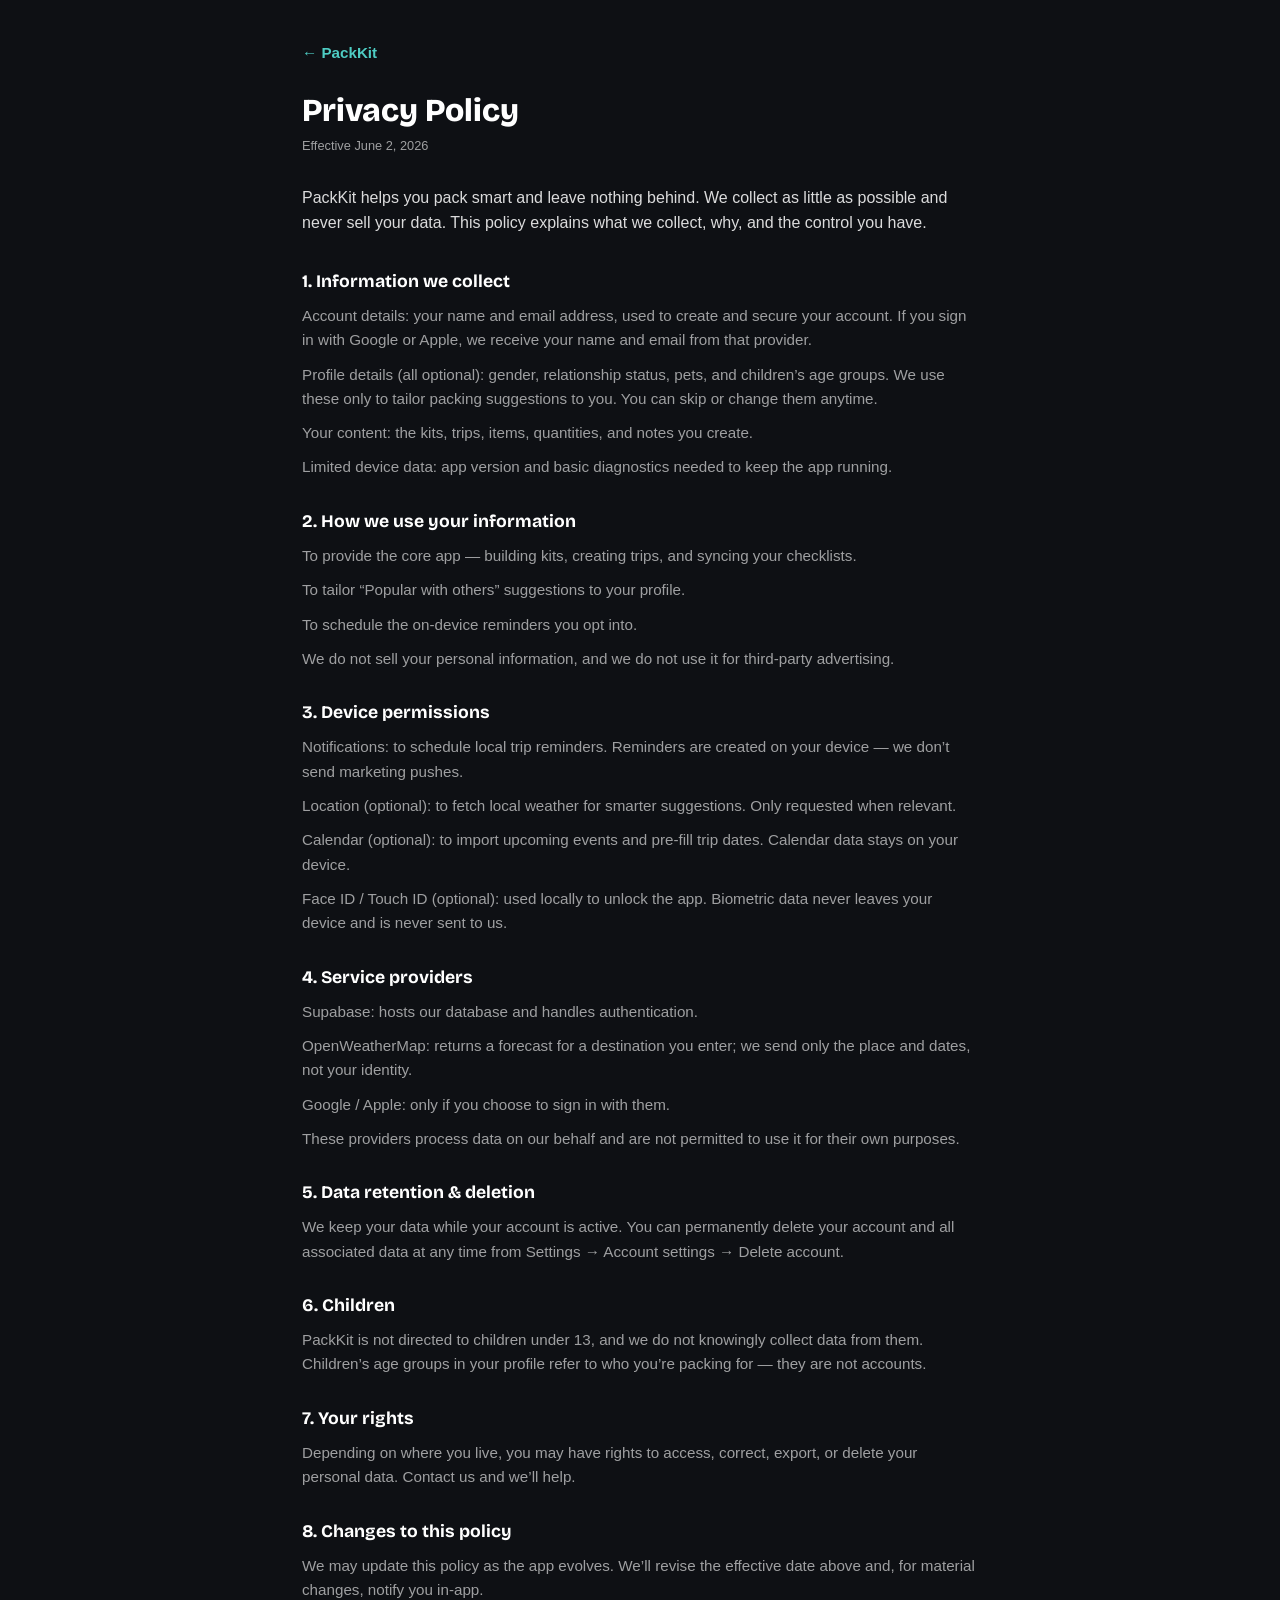
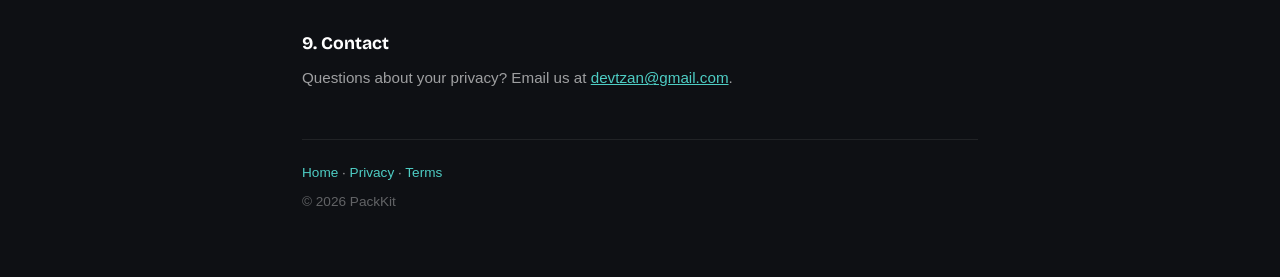
==== privacy.html @ 88227994 "PackKit Privacy Policy + Terms (public legal pages)" ====
<!DOCTYPE html>
<html lang="en">
<head>
<meta charset="utf-8">
<meta name="viewport" content="width=device-width, initial-scale=1">
<meta name="robots" content="index, follow">
<title>Privacy Policy · PackKit</title>
<link rel="preconnect" href="https://fonts.googleapis.com">
<link rel="preconnect" href="https://fonts.gstatic.com" crossorigin>
<link href="https://fonts.googleapis.com/css2?family=Bricolage+Grotesque:opsz,wght@12..96,600;12..96,700;12..96,800&display=swap" rel="stylesheet">
<link rel="stylesheet" href="style.css">
</head>
<body>
<main class="wrap">
  <a class="back" href="index.html">← PackKit</a>
  <h1>Privacy Policy</h1>
  <p class="eff">Effective June 2, 2026</p>
  <p class="intro">PackKit helps you pack smart and leave nothing behind. We collect as little as possible and never sell your data. This policy explains what we collect, why, and the control you have.</p>
    <section>
    <h2>1. Information we collect</h2>
      <p>Account details: your name and email address, used to create and secure your account. If you sign in with Google or Apple, we receive your name and email from that provider.</p>
      <p>Profile details (all optional): gender, relationship status, pets, and children’s age groups. We use these only to tailor packing suggestions to you. You can skip or change them anytime.</p>
      <p>Your content: the kits, trips, items, quantities, and notes you create.</p>
      <p>Limited device data: app version and basic diagnostics needed to keep the app running.</p>
  </section>
  <section>
    <h2>2. How we use your information</h2>
      <p>To provide the core app — building kits, creating trips, and syncing your checklists.</p>
      <p>To tailor “Popular with others” suggestions to your profile.</p>
      <p>To schedule the on-device reminders you opt into.</p>
      <p>We do not sell your personal information, and we do not use it for third-party advertising.</p>
  </section>
  <section>
    <h2>3. Device permissions</h2>
      <p>Notifications: to schedule local trip reminders. Reminders are created on your device — we don’t send marketing pushes.</p>
      <p>Location (optional): to fetch local weather for smarter suggestions. Only requested when relevant.</p>
      <p>Calendar (optional): to import upcoming events and pre-fill trip dates. Calendar data stays on your device.</p>
      <p>Face ID / Touch ID (optional): used locally to unlock the app. Biometric data never leaves your device and is never sent to us.</p>
  </section>
  <section>
    <h2>4. Service providers</h2>
      <p>Supabase: hosts our database and handles authentication.</p>
      <p>OpenWeatherMap: returns a forecast for a destination you enter; we send only the place and dates, not your identity.</p>
      <p>Google / Apple: only if you choose to sign in with them.</p>
      <p>These providers process data on our behalf and are not permitted to use it for their own purposes.</p>
  </section>
  <section>
    <h2>5. Data retention &amp; deletion</h2>
      <p>We keep your data while your account is active. You can permanently delete your account and all associated data at any time from Settings → Account settings → Delete account.</p>
  </section>
  <section>
    <h2>6. Children</h2>
      <p>PackKit is not directed to children under 13, and we do not knowingly collect data from them. Children’s age groups in your profile refer to who you’re packing for — they are not accounts.</p>
  </section>
  <section>
    <h2>7. Your rights</h2>
      <p>Depending on where you live, you may have rights to access, correct, export, or delete your personal data. Contact us and we’ll help.</p>
  </section>
  <section>
    <h2>8. Changes to this policy</h2>
      <p>We may update this policy as the app evolves. We’ll revise the effective date above and, for material changes, notify you in-app.</p>
  </section>
  <section>
    <h2>9. Contact</h2>
      <p>Questions about your privacy? Email us at <a href="mailto:devtzan@gmail.com">devtzan@gmail.com</a>.</p>
  </section>
  <footer class="foot">
    <a href="index.html">Home</a> · <a href="privacy.html">Privacy</a> · <a href="terms.html">Terms</a>
    <div class="copy">© 2026 PackKit</div>
  </footer>
</main>
</body>
</html>
---- style.css ----
:root {
  --bg: #0E1014;
  --surface: #1A1E27;
  --teal: #4ECDC4;
  --text: #FFFFFF;
  --muted: rgba(255,255,255,0.6);
  --line: rgba(255,255,255,0.08);
}
* { box-sizing: border-box; }
html { -webkit-text-size-adjust: 100%; }
body {
  margin: 0;
  background: var(--bg);
  color: var(--text);
  font-family: -apple-system, BlinkMacSystemFont, "Segoe UI", Roboto, Helvetica, Arial, sans-serif;
  line-height: 1.6;
}
.wrap { max-width: 720px; margin: 0 auto; padding: 40px 22px 64px; }
.back {
  display: inline-block; color: var(--teal); text-decoration: none;
  font-weight: 600; font-size: 0.95rem; margin-bottom: 28px;
}
.back:hover { text-decoration: underline; }
h1 {
  font-family: "Bricolage Grotesque", sans-serif; font-weight: 800;
  font-size: 2rem; line-height: 1.15; margin: 0 0 6px;
}
.eff { color: var(--muted); font-size: 0.8rem; margin: 0 0 28px; }
.intro { color: rgba(255,255,255,0.85); font-size: 1rem; margin: 0 0 32px; }
section { margin-bottom: 28px; }
h2 {
  font-family: "Bricolage Grotesque", sans-serif; font-weight: 700;
  font-size: 1.1rem; margin: 0 0 8px;
}
section p { color: var(--muted); font-size: 0.95rem; margin: 0 0 10px; }
a { color: var(--teal); }
.foot {
  margin-top: 48px; padding-top: 22px; border-top: 1px solid var(--line);
  color: var(--muted); font-size: 0.85rem;
}
.foot a { color: var(--teal); text-decoration: none; }
.foot a:hover { text-decoration: underline; }
.copy { margin-top: 8px; color: rgba(255,255,255,0.35); }
/* index landing */
.hero { text-align: center; padding: 24px 0 8px; }
.hero h1 { font-size: 2.4rem; }
.tag { color: var(--muted); font-size: 1.05rem; margin: 4px 0 32px; }
.cards { display: grid; gap: 14px; }
.card {
  display: block; background: var(--surface); border-radius: 16px;
  padding: 20px 22px; text-decoration: none; color: var(--text);
  border: 1px solid var(--line);
}
.card:hover { border-color: var(--teal); }
.card h3 { margin: 0 0 4px; font-size: 1.1rem; font-family: "Bricolage Grotesque", sans-serif; font-weight: 700; }
.card p { margin: 0; color: var(--muted); font-size: 0.9rem; }
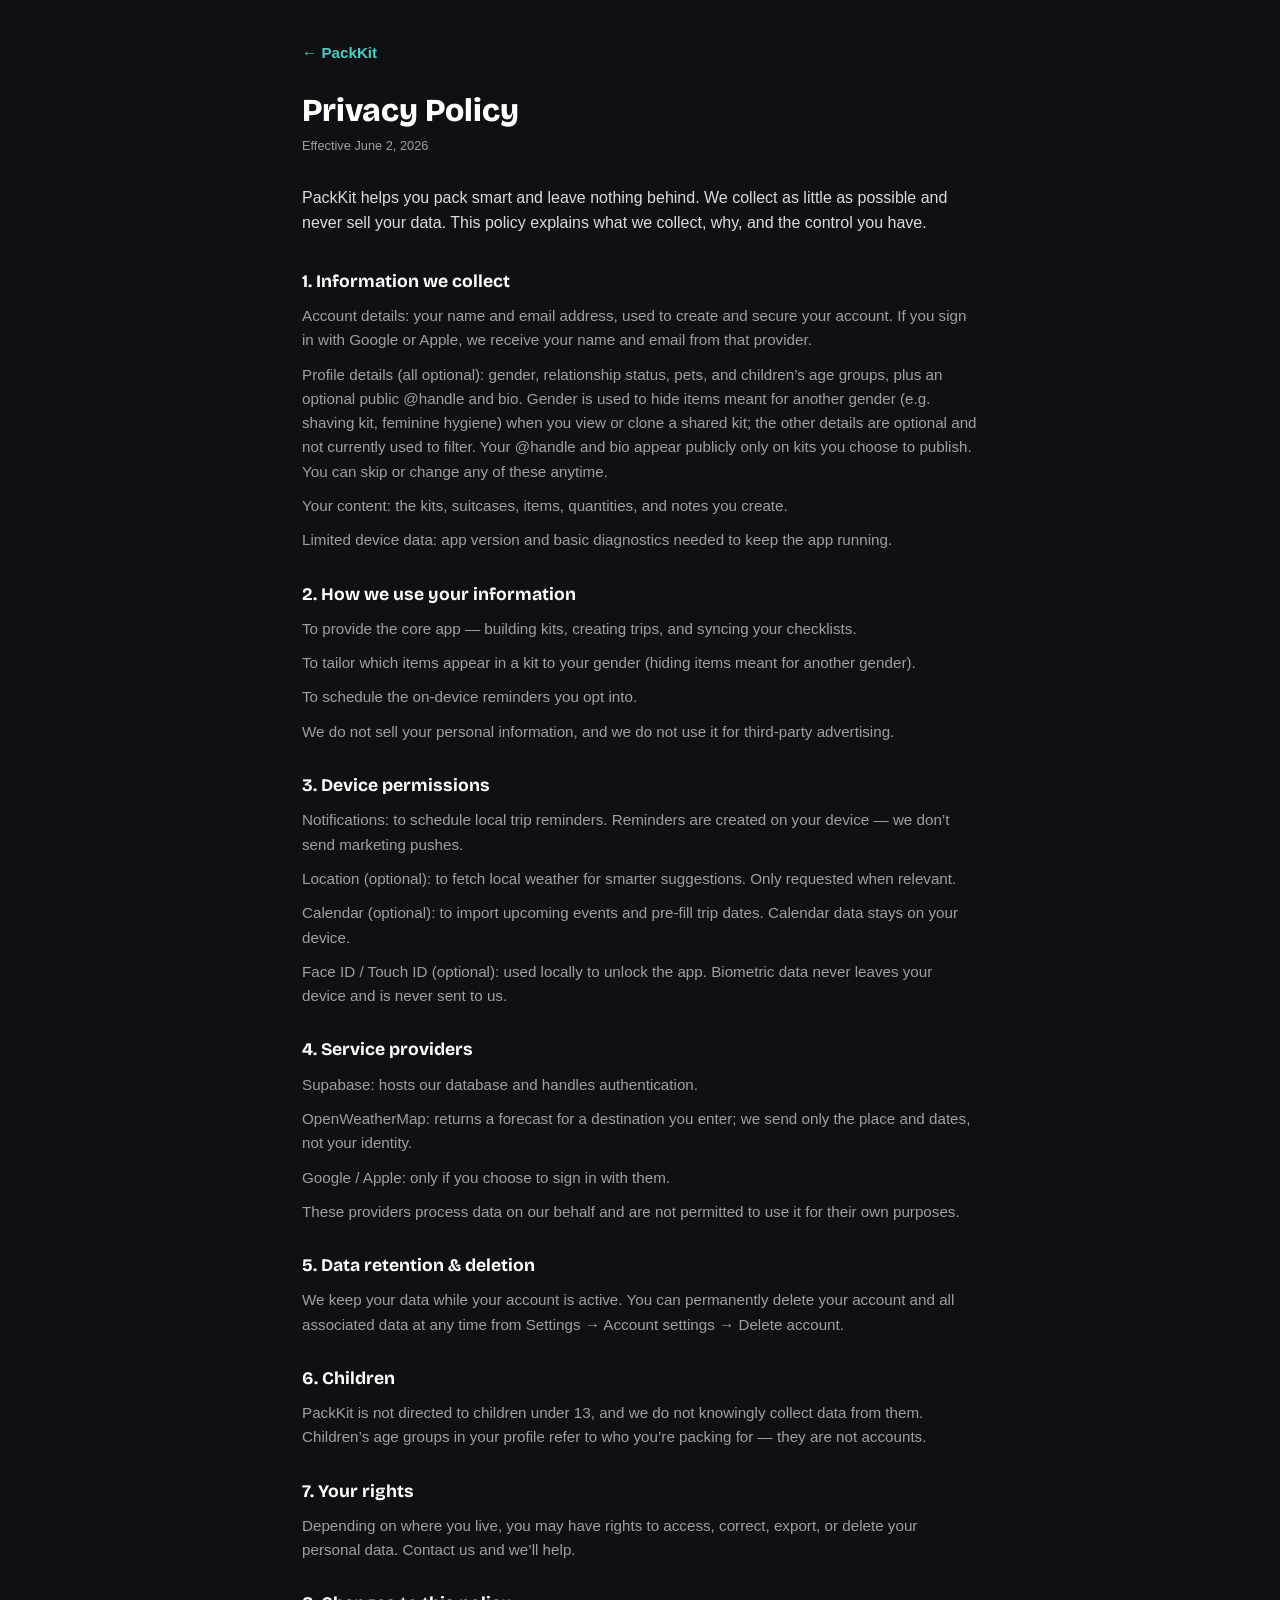
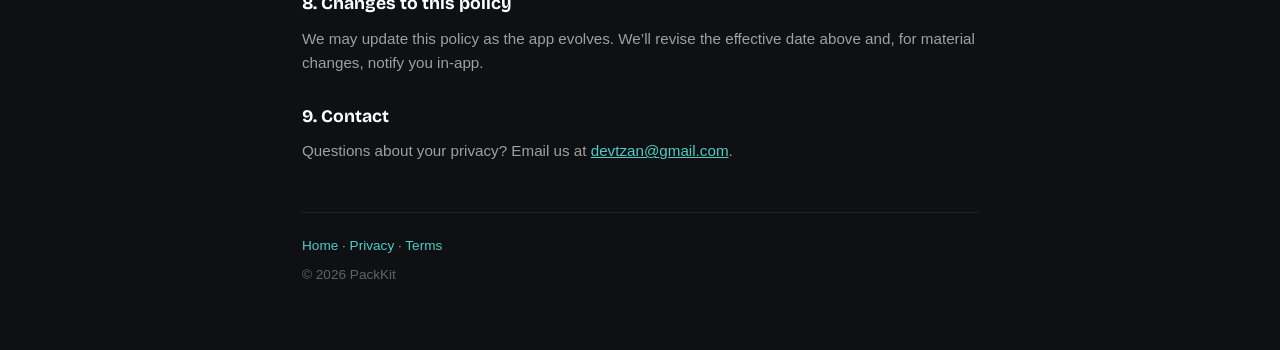
==== commit 2d93045f: "Privacy: gender now used to hide gender-specific items; add @handle/bio disclosure" ====
--- a/privacy.html
+++ b/privacy.html
@@ -19,14 +19,14 @@
     <section>
     <h2>1. Information we collect</h2>
       <p>Account details: your name and email address, used to create and secure your account. If you sign in with Google or Apple, we receive your name and email from that provider.</p>
-      <p>Profile details (all optional): gender, relationship status, pets, and children’s age groups. We use these only to tailor packing suggestions to you. You can skip or change them anytime.</p>
-      <p>Your content: the kits, trips, items, quantities, and notes you create.</p>
+      <p>Profile details (all optional): gender, relationship status, pets, and children’s age groups, plus an optional public @handle and bio. Gender is used to hide items meant for another gender (e.g. shaving kit, feminine hygiene) when you view or clone a shared kit; the other details are optional and not currently used to filter. Your @handle and bio appear publicly only on kits you choose to publish. You can skip or change any of these anytime.</p>
+      <p>Your content: the kits, suitcases, items, quantities, and notes you create.</p>
       <p>Limited device data: app version and basic diagnostics needed to keep the app running.</p>
   </section>
   <section>
     <h2>2. How we use your information</h2>
       <p>To provide the core app — building kits, creating trips, and syncing your checklists.</p>
-      <p>To tailor “Popular with others” suggestions to your profile.</p>
+      <p>To tailor which items appear in a kit to your gender (hiding items meant for another gender).</p>
       <p>To schedule the on-device reminders you opt into.</p>
       <p>We do not sell your personal information, and we do not use it for third-party advertising.</p>
   </section>
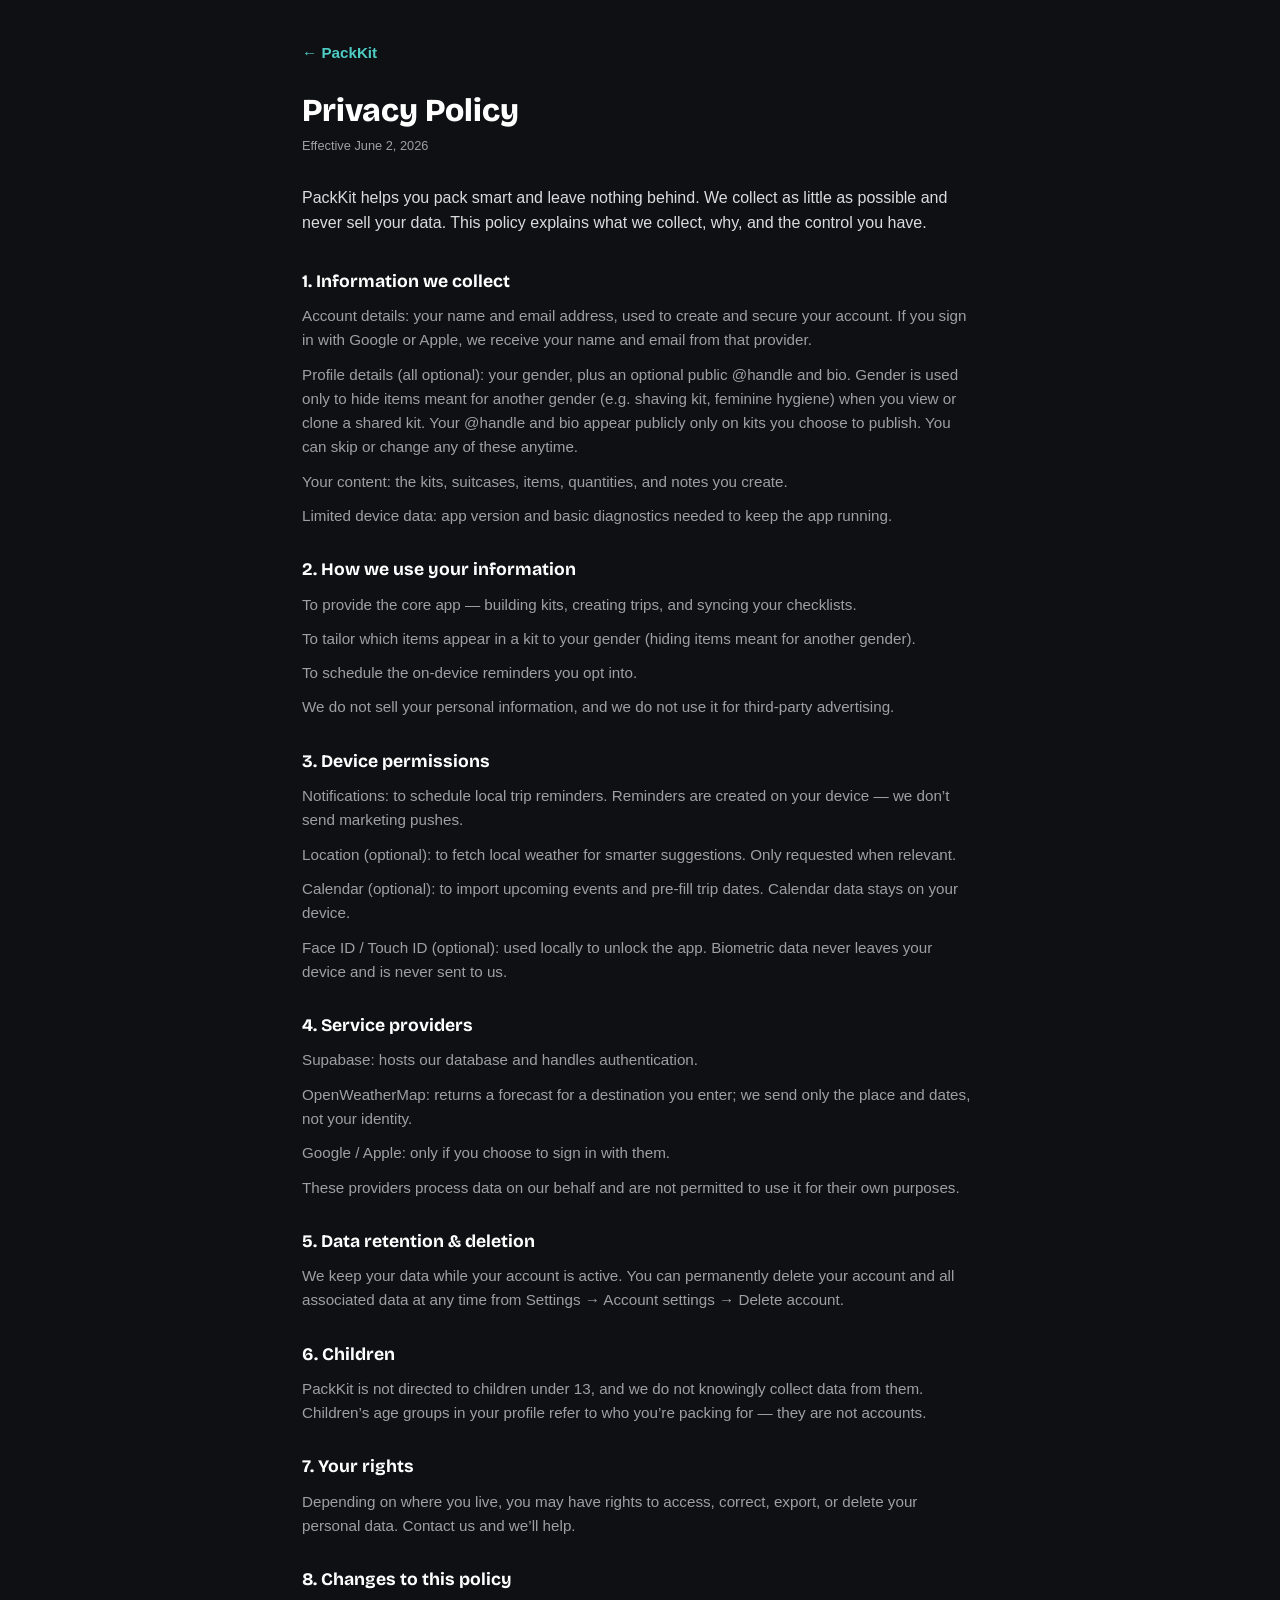
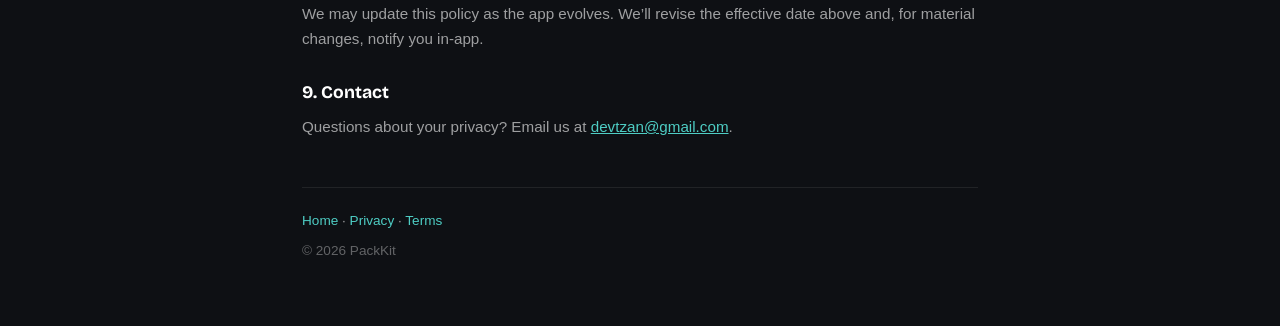
==== commit 5673e840: "Privacy: collect only gender (drop relationship/pets/children); gender used solely to hide gender-sp" ====
--- a/privacy.html
+++ b/privacy.html
@@ -19,7 +19,7 @@
     <section>
     <h2>1. Information we collect</h2>
       <p>Account details: your name and email address, used to create and secure your account. If you sign in with Google or Apple, we receive your name and email from that provider.</p>
-      <p>Profile details (all optional): gender, relationship status, pets, and children’s age groups, plus an optional public @handle and bio. Gender is used to hide items meant for another gender (e.g. shaving kit, feminine hygiene) when you view or clone a shared kit; the other details are optional and not currently used to filter. Your @handle and bio appear publicly only on kits you choose to publish. You can skip or change any of these anytime.</p>
+      <p>Profile details (all optional): your gender, plus an optional public @handle and bio. Gender is used only to hide items meant for another gender (e.g. shaving kit, feminine hygiene) when you view or clone a shared kit. Your @handle and bio appear publicly only on kits you choose to publish. You can skip or change any of these anytime.</p>
       <p>Your content: the kits, suitcases, items, quantities, and notes you create.</p>
       <p>Limited device data: app version and basic diagnostics needed to keep the app running.</p>
   </section>
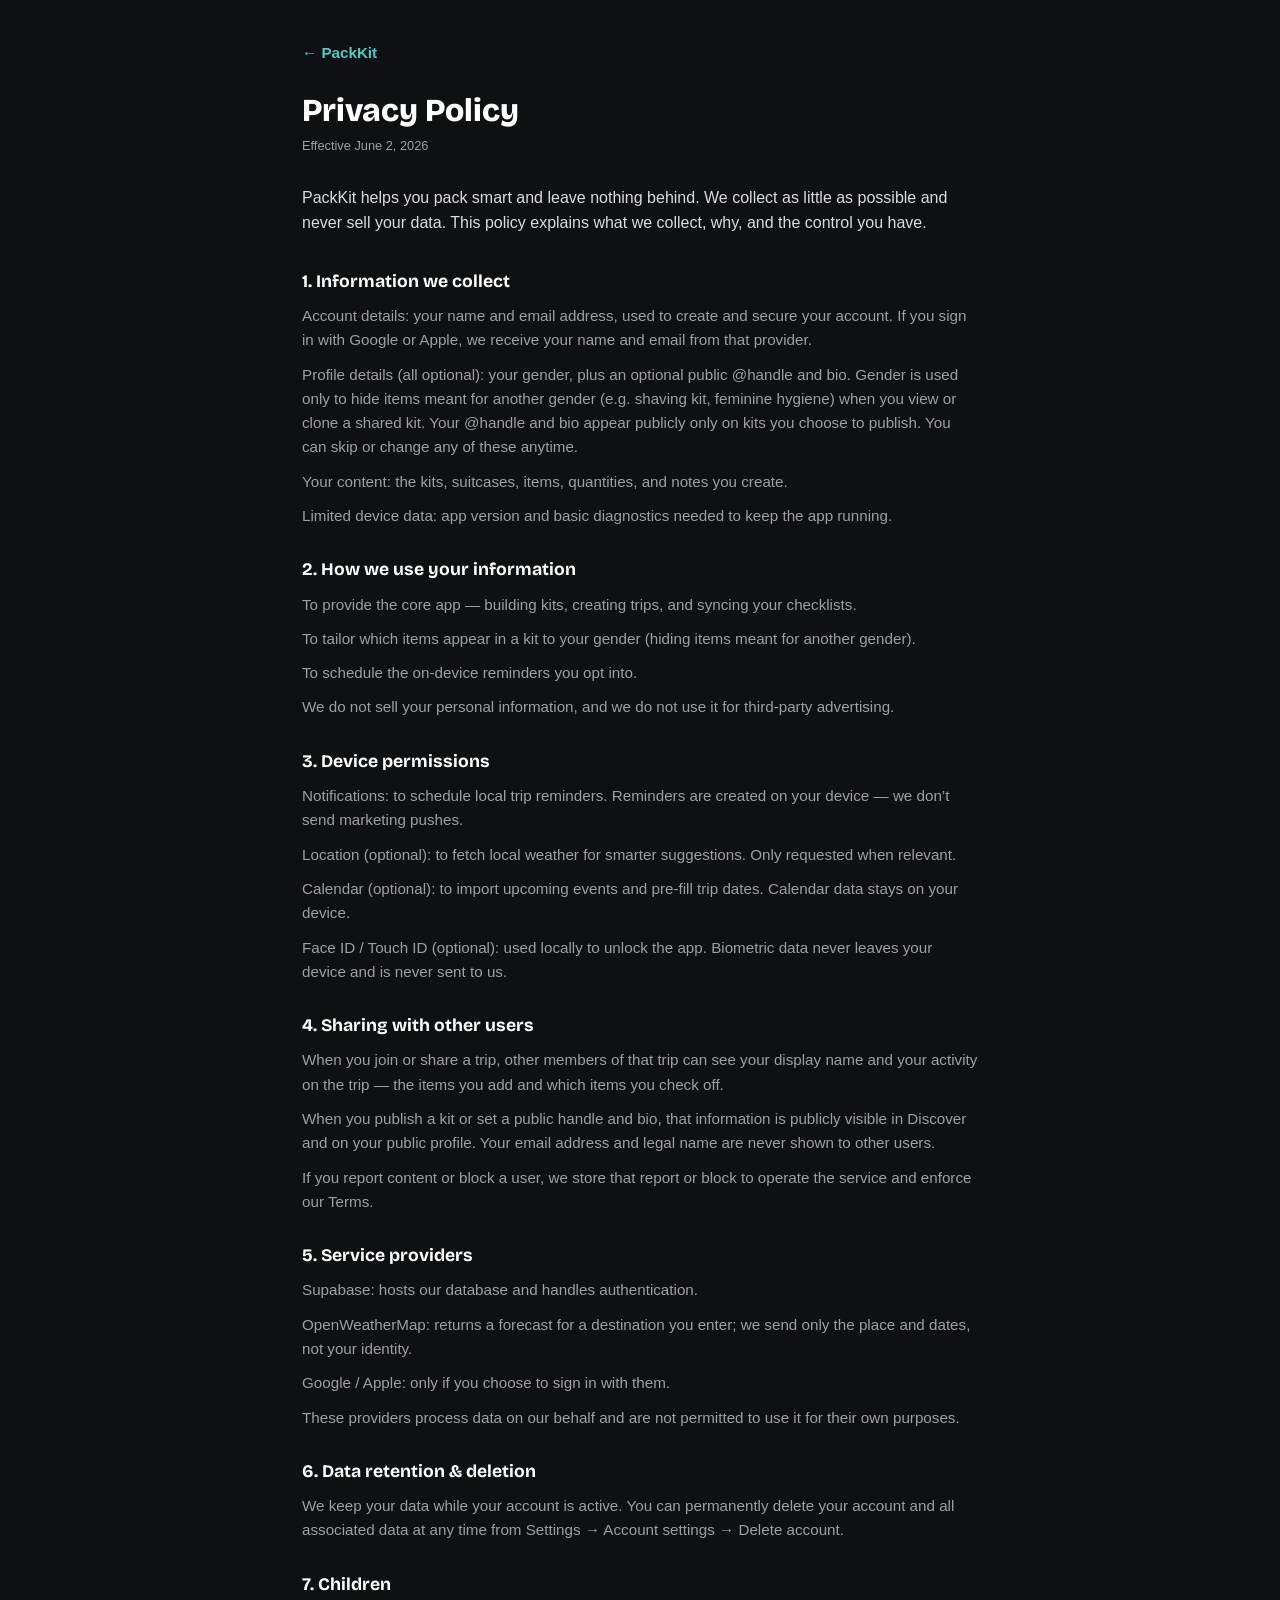
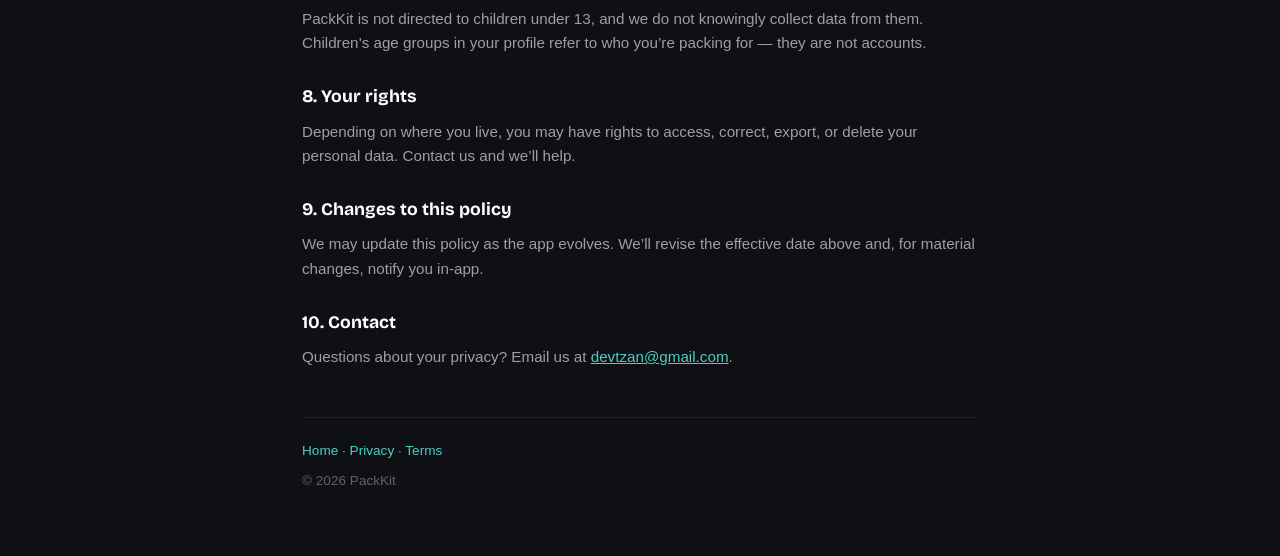
==== commit 28c57fdd: "Add UGC clauses: community conduct (Terms) + sharing-with-other-users (Privacy)" ====
--- a/privacy.html
+++ b/privacy.html
@@ -38,30 +38,36 @@
       <p>Face ID / Touch ID (optional): used locally to unlock the app. Biometric data never leaves your device and is never sent to us.</p>
   </section>
   <section>
-    <h2>4. Service providers</h2>
+    <h2>4. Sharing with other users</h2>
+      <p>When you join or share a trip, other members of that trip can see your display name and your activity on the trip — the items you add and which items you check off.</p>
+      <p>When you publish a kit or set a public handle and bio, that information is publicly visible in Discover and on your public profile. Your email address and legal name are never shown to other users.</p>
+      <p>If you report content or block a user, we store that report or block to operate the service and enforce our Terms.</p>
+  </section>
+  <section>
+    <h2>5. Service providers</h2>
       <p>Supabase: hosts our database and handles authentication.</p>
       <p>OpenWeatherMap: returns a forecast for a destination you enter; we send only the place and dates, not your identity.</p>
       <p>Google / Apple: only if you choose to sign in with them.</p>
       <p>These providers process data on our behalf and are not permitted to use it for their own purposes.</p>
   </section>
   <section>
-    <h2>5. Data retention &amp; deletion</h2>
+    <h2>6. Data retention &amp; deletion</h2>
       <p>We keep your data while your account is active. You can permanently delete your account and all associated data at any time from Settings → Account settings → Delete account.</p>
   </section>
   <section>
-    <h2>6. Children</h2>
+    <h2>7. Children</h2>
       <p>PackKit is not directed to children under 13, and we do not knowingly collect data from them. Children’s age groups in your profile refer to who you’re packing for — they are not accounts.</p>
   </section>
   <section>
-    <h2>7. Your rights</h2>
+    <h2>8. Your rights</h2>
       <p>Depending on where you live, you may have rights to access, correct, export, or delete your personal data. Contact us and we’ll help.</p>
   </section>
   <section>
-    <h2>8. Changes to this policy</h2>
+    <h2>9. Changes to this policy</h2>
       <p>We may update this policy as the app evolves. We’ll revise the effective date above and, for material changes, notify you in-app.</p>
   </section>
   <section>
-    <h2>9. Contact</h2>
+    <h2>10. Contact</h2>
       <p>Questions about your privacy? Email us at <a href="mailto:devtzan@gmail.com">devtzan@gmail.com</a>.</p>
   </section>
   <footer class="foot">
